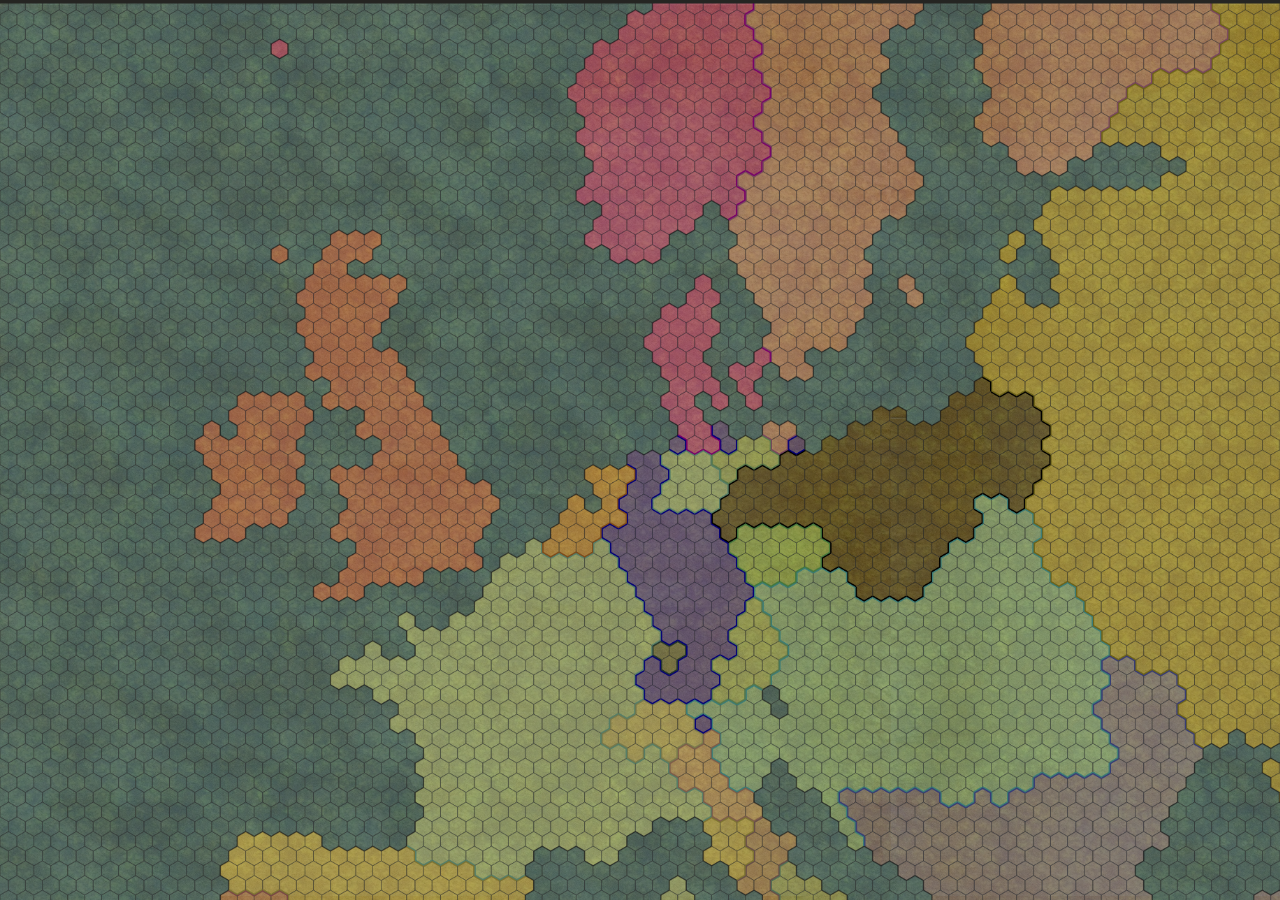
==== editor.html @ 08a150ed "Update editor.html" ====
<!DOCTYPE html>
<html lang="en">

<head>

    <meta charset="UTF-8">

    <meta
        name="viewport"
        content="width=device-width, initial-scale=1.0"
    >

    <title>Strategy Map Editor</title>

    <style>

        html,
        body {

            margin: 0;
            padding: 0;

            width: 100%;
            height: 100%;

            overflow: hidden;

            background: #252522;

        }


        #editorCanvas {

            position: absolute;

            left: 0;
            top: 0;

            width: 100%;
            height: 100%;

            display: block;

            cursor: default;

        }

    </style>

</head>


<body>

    <canvas id="editorCanvas"></canvas>


    <script
        type="module"
        src="js/editor.js"
    ></script>

</body>

</html>
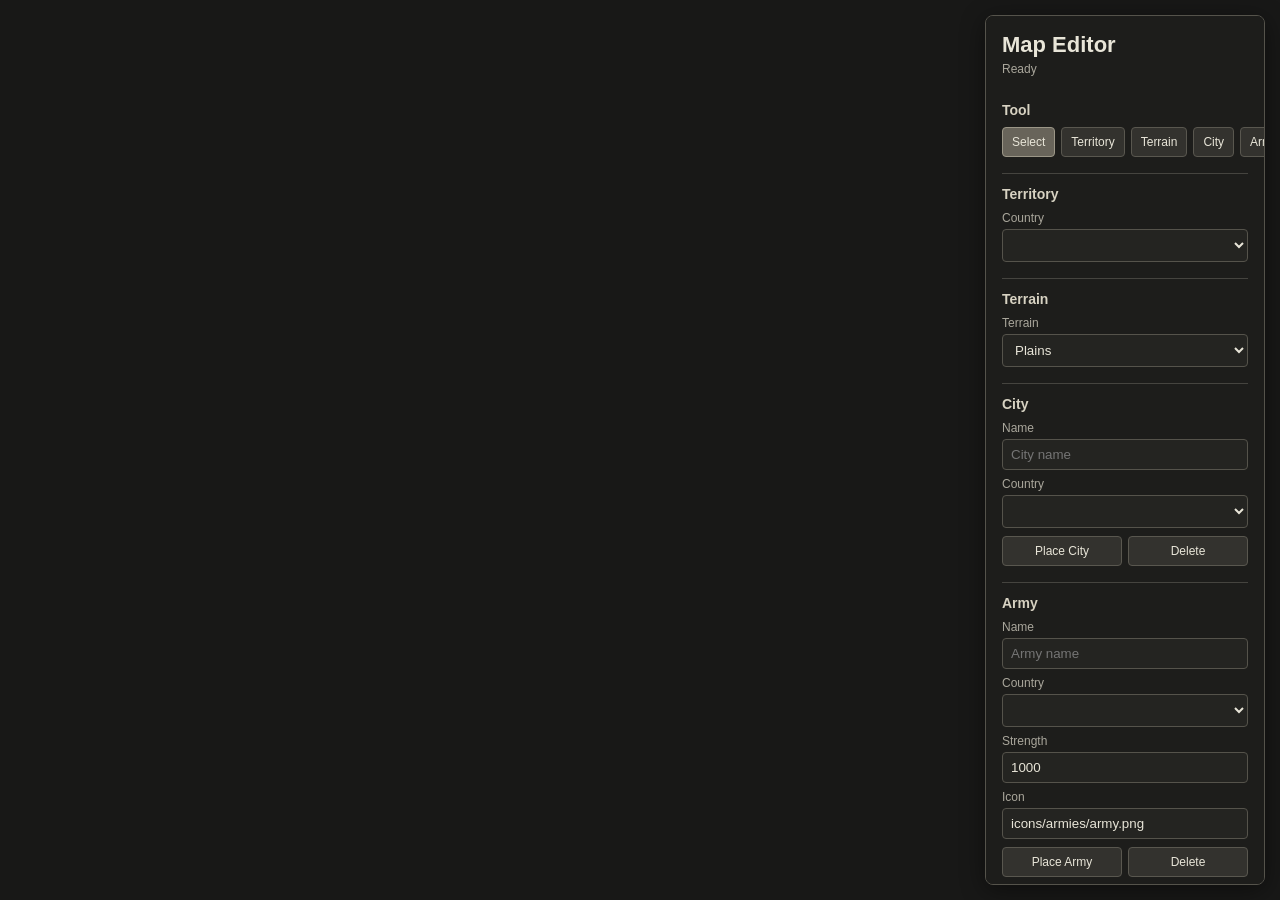
==== commit 0a24e4c9: "Update editor.html" ====
--- a/editor.html
+++ b/editor.html
@@ -12,54 +12,650 @@
 
     <title>Strategy Map Editor</title>
 
-    <style>
-
-        html,
-        body {
-
-            margin: 0;
-            padding: 0;
-
-            width: 100%;
-            height: 100%;
-
-            overflow: hidden;
-
-            background: #252522;
-
-        }
-
-
-        #editorCanvas {
-
-            position: absolute;
-
-            left: 0;
-            top: 0;
-
-            width: 100%;
-            height: 100%;
-
-            display: block;
-
-            cursor: default;
-
-        }
-
-    </style>
+    <link
+        rel="icon"
+        type="image/png"
+        href="favicon.png"
+    >
 
 </head>
 
 
 <body>
 
-    <canvas id="editorCanvas"></canvas>
-
-
-    <script
-        type="module"
-        src="js/editor.js"
-    ></script>
+
+<!-- ========================================================
+     MAP
+     ======================================================== -->
+
+<canvas id="editorCanvas"></canvas>
+
+
+<!-- ========================================================
+     EDITOR UI
+     ======================================================== -->
+
+<div id="editor-panel">
+
+
+    <!-- ====================================================
+         HEADER
+         ==================================================== -->
+
+    <div class="panel-header">
+
+        <h1>Map Editor</h1>
+
+        <div id="status">
+            Ready
+        </div>
+
+    </div>
+
+
+    <!-- ====================================================
+         TOOL MODE
+         ==================================================== -->
+
+    <section>
+
+        <h3>Tool</h3>
+
+        <div class="button-row">
+
+            <button
+                id="tool-select"
+                class="tool-button active"
+            >
+                Select
+            </button>
+
+            <button
+                id="tool-territory"
+                class="tool-button"
+            >
+                Territory
+            </button>
+
+            <button
+                id="tool-terrain"
+                class="tool-button"
+            >
+                Terrain
+            </button>
+
+            <button
+                id="tool-city"
+                class="tool-button"
+            >
+                City
+            </button>
+
+            <button
+                id="tool-army"
+                class="tool-button"
+            >
+                Army
+            </button>
+
+        </div>
+
+    </section>
+
+
+    <!-- ====================================================
+         TERRITORY
+         ==================================================== -->
+
+    <section id="territory-tools">
+
+        <h3>Territory</h3>
+
+        <label for="country-select">
+            Country
+        </label>
+
+        <select id="country-select"></select>
+
+    </section>
+
+
+    <!-- ====================================================
+         TERRAIN
+         ==================================================== -->
+
+    <section id="terrain-tools">
+
+        <h3>Terrain</h3>
+
+        <label for="terrain-select">
+            Terrain
+        </label>
+
+        <select id="terrain-select">
+
+            <option value="plains">
+                Plains
+            </option>
+
+            <option value="forest">
+                Forest
+            </option>
+
+            <option value="hills">
+                Hills
+            </option>
+
+            <option value="mountains">
+                Mountains
+            </option>
+
+            <option value="desert">
+                Desert
+            </option>
+
+            <option value="swamp">
+                Swamp
+            </option>
+
+        </select>
+
+    </section>
+
+
+    <!-- ====================================================
+         CITY
+         ==================================================== -->
+
+    <section id="city-tools">
+
+        <h3>City</h3>
+
+        <label for="city-name">
+            Name
+        </label>
+
+        <input
+            id="city-name"
+            type="text"
+            placeholder="City name"
+        >
+
+
+        <label for="city-country">
+            Country
+        </label>
+
+        <select id="city-country"></select>
+
+
+        <div class="button-row">
+
+            <button id="city-place">
+                Place City
+            </button>
+
+            <button id="city-delete">
+                Delete
+            </button>
+
+        </div>
+
+    </section>
+
+
+    <!-- ====================================================
+         ARMY
+         ==================================================== -->
+
+    <section id="army-tools">
+
+        <h3>Army</h3>
+
+        <label for="army-name">
+            Name
+        </label>
+
+        <input
+            id="army-name"
+            type="text"
+            placeholder="Army name"
+        >
+
+
+        <label for="army-country">
+            Country
+        </label>
+
+        <select id="army-country"></select>
+
+
+        <label for="army-strength">
+            Strength
+        </label>
+
+        <input
+            id="army-strength"
+            type="number"
+            min="0"
+            value="1000"
+        >
+
+
+        <label for="army-icon">
+            Icon
+        </label>
+
+        <input
+            id="army-icon"
+            type="text"
+            value="icons/armies/army.png"
+        >
+
+
+        <div class="button-row">
+
+            <button id="army-place">
+                Place Army
+            </button>
+
+            <button id="army-delete">
+                Delete
+            </button>
+
+        </div>
+
+    </section>
+
+
+    <!-- ====================================================
+         SELECTED TILE
+         ==================================================== -->
+
+    <section id="selection-panel">
+
+        <h3>Selected Tile</h3>
+
+        <div id="selected-tile">
+            None
+        </div>
+
+        <div id="selected-territory">
+            Territory: None
+        </div>
+
+        <div id="selected-terrain">
+            Terrain: None
+        </div>
+
+        <div id="selected-entity">
+            Entity: None
+        </div>
+
+    </section>
+
+
+    <!-- ====================================================
+         DOWNLOADS
+         ==================================================== -->
+
+    <section>
+
+        <h3>Export</h3>
+
+        <div class="download-list">
+
+            <button id="download-map">
+                Download map.json
+            </button>
+
+            <button id="download-terrain">
+                Download terrain.json
+            </button>
+
+            <button id="download-cities">
+                Download cities.json
+            </button>
+
+            <button id="download-armies">
+                Download armies.json
+            </button>
+
+        </div>
+
+    </section>
+
+
+</div>
+
+
+<!-- ========================================================
+     STYLE
+     ======================================================== -->
+
+<style>
+
+    * {
+        box-sizing: border-box;
+    }
+
+
+    html,
+    body {
+
+        margin: 0;
+
+        padding: 0;
+
+        width: 100%;
+
+        height: 100%;
+
+        overflow: hidden;
+
+        font-family:
+            Arial,
+            sans-serif;
+
+        background:
+            #181817;
+
+        color:
+            #e8e5d8;
+
+    }
+
+
+    #editorCanvas {
+
+        position: fixed;
+
+        inset: 0;
+
+        width: 100%;
+
+        height: 100%;
+
+        display: block;
+
+        cursor: default;
+
+    }
+
+
+    #editor-panel {
+
+        position: fixed;
+
+        top: 15px;
+
+        right: 15px;
+
+        width: 280px;
+
+        max-height: calc(100vh - 30px);
+
+        overflow-y: auto;
+
+        padding: 16px;
+
+        background:
+            rgba(30, 30, 28, 0.94);
+
+        border:
+            1px solid #55534b;
+
+        border-radius:
+            8px;
+
+        box-shadow:
+            0 5px 25px rgba(0,0,0,0.45);
+
+        z-index: 10;
+
+    }
+
+
+    .panel-header {
+
+        margin-bottom: 14px;
+
+    }
+
+
+    .panel-header h1 {
+
+        margin:
+            0 0 4px 0;
+
+        font-size:
+            22px;
+
+    }
+
+
+    #status {
+
+        font-size:
+            12px;
+
+        color:
+            #aaa79c;
+
+    }
+
+
+    section {
+
+        margin-top:
+            16px;
+
+        padding-top:
+            12px;
+
+        border-top:
+            1px solid #45443f;
+
+    }
+
+
+    section:first-of-type {
+
+        border-top:
+            none;
+
+        margin-top:
+            0;
+
+    }
+
+
+    h3 {
+
+        margin:
+            0 0 9px 0;
+
+        font-size:
+            14px;
+
+        color:
+            #d7d2c2;
+
+    }
+
+
+    label {
+
+        display:
+            block;
+
+        margin:
+            7px 0 4px 0;
+
+        font-size:
+            12px;
+
+        color:
+            #aaa79c;
+
+    }
+
+
+    select,
+    input {
+
+        width: 100%;
+
+        padding:
+            7px 8px;
+
+        border:
+            1px solid #55534b;
+
+        border-radius:
+            4px;
+
+        background:
+            #242421;
+
+        color:
+            #e8e5d8;
+
+        outline:
+            none;
+
+    }
+
+
+    select:focus,
+    input:focus {
+
+        border-color:
+            #888477;
+
+    }
+
+
+    button {
+
+        padding:
+            7px 9px;
+
+        border:
+            1px solid #59574f;
+
+        border-radius:
+            4px;
+
+        background:
+            #33322e;
+
+        color:
+            #e8e5d8;
+
+        cursor:
+            pointer;
+
+        font-size:
+            12px;
+
+    }
+
+
+    button:hover {
+
+        background:
+            #45433d;
+
+    }
+
+
+    button.active {
+
+        background:
+            #68645a;
+
+        border-color:
+            #9b9687;
+
+    }
+
+
+    .button-row {
+
+        display:
+            flex;
+
+        gap:
+            6px;
+
+        margin-top:
+            8px;
+
+    }
+
+
+    .button-row button {
+
+        flex:
+            1;
+
+    }
+
+
+    .download-list {
+
+        display:
+            flex;
+
+        flex-direction:
+            column;
+
+        gap:
+            6px;
+
+    }
+
+
+    .download-list button {
+
+        width:
+            100%;
+
+        text-align:
+            left;
+
+    }
+
+
+    #selected-tile,
+    #selected-territory,
+    #selected-terrain,
+    #selected-entity {
+
+        font-size:
+            12px;
+
+        margin:
+            4px 0;
+
+        color:
+            #bbb8ad;
+
+    }
+
+</style>
+
+
+<!-- ========================================================
+     SCRIPT
+     ======================================================== -->
+
+<script
+    type="module"
+    src="js/editor.js"
+></script>
+
 
 </body>
 
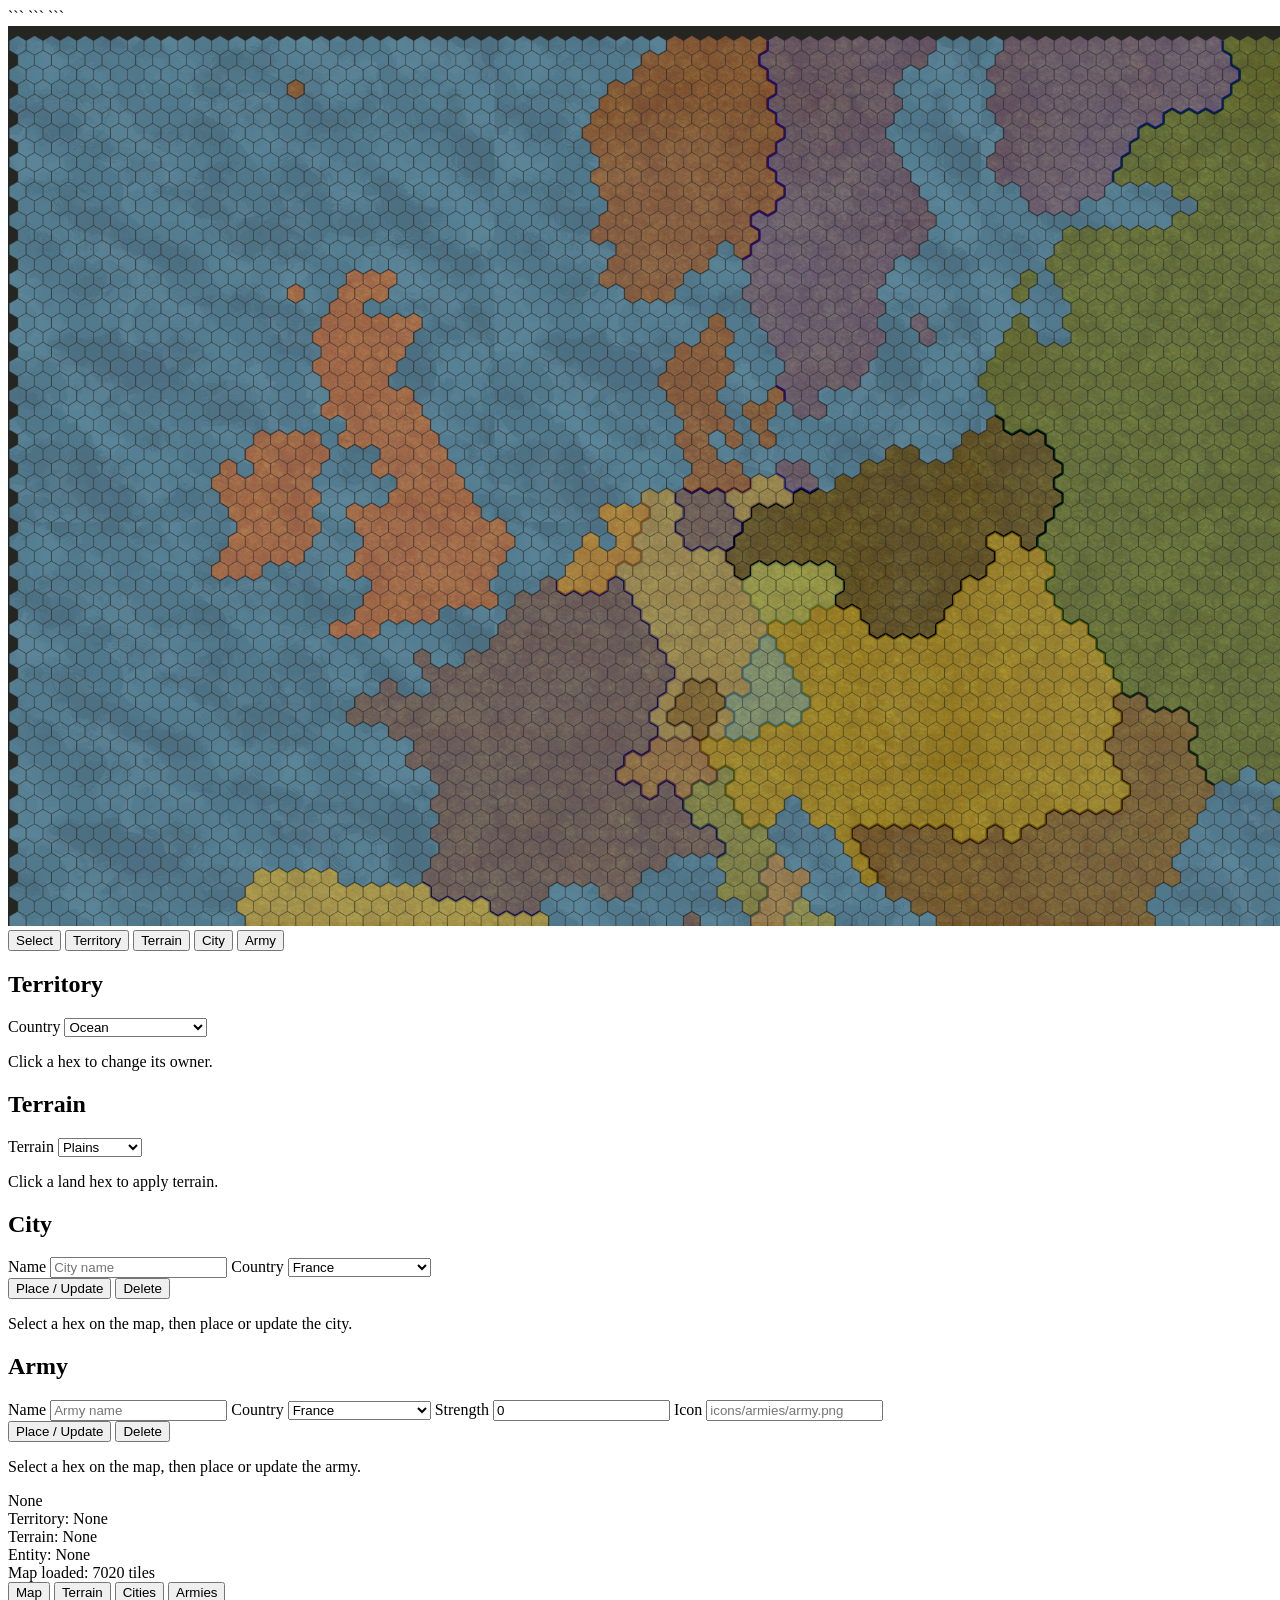
==== commit 4d1cd38e: "Update editor.html" ====
--- a/editor.html
+++ b/editor.html
@@ -1,115 +1,111 @@
 <!DOCTYPE html>
+
 <html lang="en">
 
 <head>
 
-    <meta charset="UTF-8">
-
-    <meta
-        name="viewport"
-        content="width=device-width, initial-scale=1.0"
-    >
-
-    <title>Strategy Map Editor</title>
-
-    <link
-        rel="icon"
-        type="image/png"
-        href="favicon.png"
-    >
+```
+<meta charset="UTF-8">
+
+<meta
+    name="viewport"
+    content="width=device-width, initial-scale=1.0"
+>
+
+<title>Strategy Map Editor</title>
+
+<link
+    rel="stylesheet"
+    href="editor.css"
+>
+
+<link
+    rel="icon"
+    type="image/png"
+    href="favicon.png"
+>
+```
 
 </head>
 
-
 <body>
 
-
-<!-- ========================================================
+```
+<!-- ======================================================
      MAP
-     ======================================================== -->
+     ====================================================== -->
 
 <canvas id="editorCanvas"></canvas>
 
 
-<!-- ========================================================
-     EDITOR UI
-     ======================================================== -->
+<!-- ======================================================
+     TOP TOOLBAR
+     ====================================================== -->
+
+<div id="toolbar">
+
+    <button
+        id="tool-select"
+        class="tool-button active"
+    >
+        Select
+    </button>
+
+
+    <button
+        id="tool-territory"
+        class="tool-button"
+    >
+        Territory
+    </button>
+
+
+    <button
+        id="tool-terrain"
+        class="tool-button"
+    >
+        Terrain
+    </button>
+
+
+    <button
+        id="tool-city"
+        class="tool-button"
+    >
+        City
+    </button>
+
+
+    <button
+        id="tool-army"
+        class="tool-button"
+    >
+        Army
+    </button>
+
+</div>
+
+
+<!-- ======================================================
+     EDITOR PANEL
+     
+     This starts hidden.
+     Only the currently selected tool opens it.
+     ====================================================== -->
 
 <div id="editor-panel">
 
 
-    <!-- ====================================================
-         HEADER
-         ==================================================== -->
-
-    <div class="panel-header">
-
-        <h1>Map Editor</h1>
-
-        <div id="status">
-            Ready
-        </div>
-
-    </div>
-
-
-    <!-- ====================================================
-         TOOL MODE
-         ==================================================== -->
-
-    <section>
-
-        <h3>Tool</h3>
-
-        <div class="button-row">
-
-            <button
-                id="tool-select"
-                class="tool-button active"
-            >
-                Select
-            </button>
-
-            <button
-                id="tool-territory"
-                class="tool-button"
-            >
-                Territory
-            </button>
-
-            <button
-                id="tool-terrain"
-                class="tool-button"
-            >
-                Terrain
-            </button>
-
-            <button
-                id="tool-city"
-                class="tool-button"
-            >
-                City
-            </button>
-
-            <button
-                id="tool-army"
-                class="tool-button"
-            >
-                Army
-            </button>
-
-        </div>
-
-    </section>
-
-
-    <!-- ====================================================
-         TERRITORY
-         ==================================================== -->
-
-    <section id="territory-tools">
-
-        <h3>Territory</h3>
+    <!-- ==================================================
+         TERRITORY PANEL
+         ================================================== -->
+
+    <div
+        id="territory-editor"
+        class="tool-panel"
+    >
+
+        <h2>Territory</h2>
 
         <label for="country-select">
             Country
@@ -117,16 +113,23 @@
 
         <select id="country-select"></select>
 
-    </section>
-
-
-    <!-- ====================================================
-         TERRAIN
-         ==================================================== -->
-
-    <section id="terrain-tools">
-
-        <h3>Terrain</h3>
+        <p class="hint">
+            Click a hex to change its owner.
+        </p>
+
+    </div>
+
+
+    <!-- ==================================================
+         TERRAIN PANEL
+         ================================================== -->
+
+    <div
+        id="terrain-editor"
+        class="tool-panel"
+    >
+
+        <h2>Terrain</h2>
 
         <label for="terrain-select">
             Terrain
@@ -160,16 +163,24 @@
 
         </select>
 
-    </section>
-
-
-    <!-- ====================================================
-         CITY
-         ==================================================== -->
-
-    <section id="city-tools">
-
-        <h3>City</h3>
+        <p class="hint">
+            Click a land hex to apply terrain.
+        </p>
+
+    </div>
+
+
+    <!-- ==================================================
+         CITY PANEL
+         ================================================== -->
+
+    <div
+        id="city-editor"
+        class="tool-panel"
+    >
+
+        <h2>City</h2>
+
 
         <label for="city-name">
             Name
@@ -189,28 +200,40 @@
         <select id="city-country"></select>
 
 
-        <div class="button-row">
+        <div class="panel-buttons">
 
             <button id="city-place">
-                Place City
+                Place / Update
             </button>
 
-            <button id="city-delete">
+            <button
+                id="city-delete"
+                class="danger"
+            >
                 Delete
             </button>
 
         </div>
 
-    </section>
-
-
-    <!-- ====================================================
-         ARMY
-         ==================================================== -->
-
-    <section id="army-tools">
-
-        <h3>Army</h3>
+
+        <p class="hint">
+            Select a hex on the map, then place or update the city.
+        </p>
+
+    </div>
+
+
+    <!-- ==================================================
+         ARMY PANEL
+         ================================================== -->
+
+    <div
+        id="army-editor"
+        class="tool-panel"
+    >
+
+        <h2>Army</h2>
+
 
         <label for="army-name">
             Name
@@ -238,7 +261,7 @@
             id="army-strength"
             type="number"
             min="0"
-            value="1000"
+            value="0"
         >
 
 
@@ -249,413 +272,104 @@
         <input
             id="army-icon"
             type="text"
-            value="icons/armies/army.png"
+            placeholder="icons/armies/army.png"
         >
 
 
-        <div class="button-row">
+        <div class="panel-buttons">
 
             <button id="army-place">
-                Place Army
+                Place / Update
             </button>
 
-            <button id="army-delete">
+            <button
+                id="army-delete"
+                class="danger"
+            >
                 Delete
             </button>
 
         </div>
 
-    </section>
-
-
-    <!-- ====================================================
-         SELECTED TILE
-         ==================================================== -->
-
-    <section id="selection-panel">
-
-        <h3>Selected Tile</h3>
-
-        <div id="selected-tile">
-            None
-        </div>
-
-        <div id="selected-territory">
-            Territory: None
-        </div>
-
-        <div id="selected-terrain">
-            Terrain: None
-        </div>
-
-        <div id="selected-entity">
-            Entity: None
-        </div>
-
-    </section>
-
-
-    <!-- ====================================================
-         DOWNLOADS
-         ==================================================== -->
-
-    <section>
-
-        <h3>Export</h3>
-
-        <div class="download-list">
-
-            <button id="download-map">
-                Download map.json
-            </button>
-
-            <button id="download-terrain">
-                Download terrain.json
-            </button>
-
-            <button id="download-cities">
-                Download cities.json
-            </button>
-
-            <button id="download-armies">
-                Download armies.json
-            </button>
-
-        </div>
-
-    </section>
-
-
-</div>
-
-
-<!-- ========================================================
-     STYLE
-     ======================================================== -->
-
-<style>
-
-    * {
-        box-sizing: border-box;
-    }
-
-
-    html,
-    body {
-
-        margin: 0;
-
-        padding: 0;
-
-        width: 100%;
-
-        height: 100%;
-
-        overflow: hidden;
-
-        font-family:
-            Arial,
-            sans-serif;
-
-        background:
-            #181817;
-
-        color:
-            #e8e5d8;
-
-    }
-
-
-    #editorCanvas {
-
-        position: fixed;
-
-        inset: 0;
-
-        width: 100%;
-
-        height: 100%;
-
-        display: block;
-
-        cursor: default;
-
-    }
-
-
-    #editor-panel {
-
-        position: fixed;
-
-        top: 15px;
-
-        right: 15px;
-
-        width: 280px;
-
-        max-height: calc(100vh - 30px);
-
-        overflow-y: auto;
-
-        padding: 16px;
-
-        background:
-            rgba(30, 30, 28, 0.94);
-
-        border:
-            1px solid #55534b;
-
-        border-radius:
-            8px;
-
-        box-shadow:
-            0 5px 25px rgba(0,0,0,0.45);
-
-        z-index: 10;
-
-    }
-
-
-    .panel-header {
-
-        margin-bottom: 14px;
-
-    }
-
-
-    .panel-header h1 {
-
-        margin:
-            0 0 4px 0;
-
-        font-size:
-            22px;
-
-    }
-
-
-    #status {
-
-        font-size:
-            12px;
-
-        color:
-            #aaa79c;
-
-    }
-
-
-    section {
-
-        margin-top:
-            16px;
-
-        padding-top:
-            12px;
-
-        border-top:
-            1px solid #45443f;
-
-    }
-
-
-    section:first-of-type {
-
-        border-top:
-            none;
-
-        margin-top:
-            0;
-
-    }
-
-
-    h3 {
-
-        margin:
-            0 0 9px 0;
-
-        font-size:
-            14px;
-
-        color:
-            #d7d2c2;
-
-    }
-
-
-    label {
-
-        display:
-            block;
-
-        margin:
-            7px 0 4px 0;
-
-        font-size:
-            12px;
-
-        color:
-            #aaa79c;
-
-    }
-
-
-    select,
-    input {
-
-        width: 100%;
-
-        padding:
-            7px 8px;
-
-        border:
-            1px solid #55534b;
-
-        border-radius:
-            4px;
-
-        background:
-            #242421;
-
-        color:
-            #e8e5d8;
-
-        outline:
-            none;
-
-    }
-
-
-    select:focus,
-    input:focus {
-
-        border-color:
-            #888477;
-
-    }
-
-
-    button {
-
-        padding:
-            7px 9px;
-
-        border:
-            1px solid #59574f;
-
-        border-radius:
-            4px;
-
-        background:
-            #33322e;
-
-        color:
-            #e8e5d8;
-
-        cursor:
-            pointer;
-
-        font-size:
-            12px;
-
-    }
-
-
-    button:hover {
-
-        background:
-            #45433d;
-
-    }
-
-
-    button.active {
-
-        background:
-            #68645a;
-
-        border-color:
-            #9b9687;
-
-    }
-
-
-    .button-row {
-
-        display:
-            flex;
-
-        gap:
-            6px;
-
-        margin-top:
-            8px;
-
-    }
-
-
-    .button-row button {
-
-        flex:
-            1;
-
-    }
-
-
-    .download-list {
-
-        display:
-            flex;
-
-        flex-direction:
-            column;
-
-        gap:
-            6px;
-
-    }
-
-
-    .download-list button {
-
-        width:
-            100%;
-
-        text-align:
-            left;
-
-    }
-
-
-    #selected-tile,
-    #selected-territory,
-    #selected-terrain,
-    #selected-entity {
-
-        font-size:
-            12px;
-
-        margin:
-            4px 0;
-
-        color:
-            #bbb8ad;
-
-    }
-
-</style>
-
-
-<!-- ========================================================
+
+        <p class="hint">
+            Select a hex on the map, then place or update the army.
+        </p>
+
+    </div>
+
+
+</div>
+
+
+<!-- ======================================================
+     SELECTION INFORMATION
+     ====================================================== -->
+
+<div id="selection-panel">
+
+    <div id="selected-tile">
+        Position: None
+    </div>
+
+    <div id="selected-territory">
+        Territory: None
+    </div>
+
+    <div id="selected-terrain">
+        Terrain: None
+    </div>
+
+    <div id="selected-entity">
+        Entity: None
+    </div>
+
+</div>
+
+
+<!-- ======================================================
+     STATUS
+     ====================================================== -->
+
+<div id="status">
+    Loading editor...
+</div>
+
+
+<!-- ======================================================
+     DOWNLOAD PANEL
+     ====================================================== -->
+
+<div id="download-panel">
+
+    <button id="download-map">
+        Map
+    </button>
+
+    <button id="download-terrain">
+        Terrain
+    </button>
+
+    <button id="download-cities">
+        Cities
+    </button>
+
+    <button id="download-armies">
+        Armies
+    </button>
+
+</div>
+
+
+<!-- ======================================================
      SCRIPT
-     ======================================================== -->
+     ====================================================== -->
 
 <script
     type="module"
     src="js/editor.js"
 ></script>
-
+```
 
 </body>
 
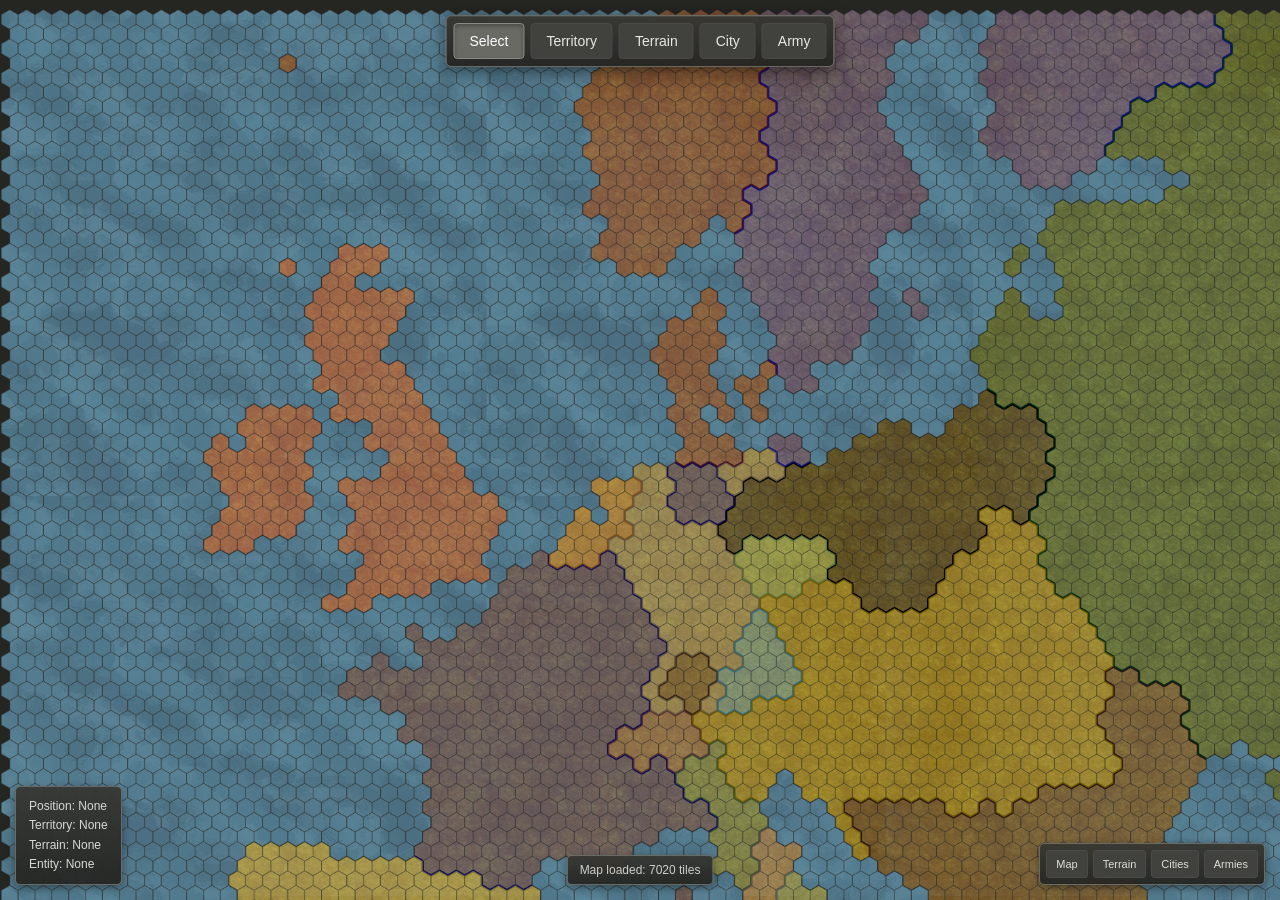
==== commit 1120c6ea: "Update editor.html" ====
--- a/editor.html
+++ b/editor.html
@@ -4,372 +4,357 @@
 
 <head>
 
-```
-<meta charset="UTF-8">
-
-<meta
-    name="viewport"
-    content="width=device-width, initial-scale=1.0"
->
-
-<title>Strategy Map Editor</title>
-
-<link
-    rel="stylesheet"
-    href="editor.css"
->
-
-<link
-    rel="icon"
-    type="image/png"
-    href="favicon.png"
->
-```
+    <meta charset="UTF-8">
+
+    <meta
+        name="viewport"
+        content="width=device-width, initial-scale=1.0"
+    >
+
+    <title>Strategy Map Editor</title>
+
+    <link
+        rel="stylesheet"
+        href="editor.css"
+    >
+
+    <link
+        rel="icon"
+        type="image/png"
+        href="favicon.png"
+    >
 
 </head>
 
 <body>
 
-```
-<!-- ======================================================
-     MAP
-     ====================================================== -->
-
-<canvas id="editorCanvas"></canvas>
-
-
-<!-- ======================================================
-     TOP TOOLBAR
-     ====================================================== -->
-
-<div id="toolbar">
-
-    <button
-        id="tool-select"
-        class="tool-button active"
-    >
-        Select
-    </button>
-
-
-    <button
-        id="tool-territory"
-        class="tool-button"
-    >
-        Territory
-    </button>
-
-
-    <button
-        id="tool-terrain"
-        class="tool-button"
-    >
-        Terrain
-    </button>
-
-
-    <button
-        id="tool-city"
-        class="tool-button"
-    >
-        City
-    </button>
-
-
-    <button
-        id="tool-army"
-        class="tool-button"
-    >
-        Army
-    </button>
-
-</div>
-
-
-<!-- ======================================================
-     EDITOR PANEL
-     
-     This starts hidden.
-     Only the currently selected tool opens it.
-     ====================================================== -->
-
-<div id="editor-panel">
-
-
-    <!-- ==================================================
-         TERRITORY PANEL
-         ================================================== -->
-
-    <div
-        id="territory-editor"
-        class="tool-panel"
-    >
-
-        <h2>Territory</h2>
-
-        <label for="country-select">
-            Country
-        </label>
-
-        <select id="country-select"></select>
-
-        <p class="hint">
-            Click a hex to change its owner.
-        </p>
-
-    </div>
-
-
-    <!-- ==================================================
-         TERRAIN PANEL
-         ================================================== -->
-
-    <div
-        id="terrain-editor"
-        class="tool-panel"
-    >
-
-        <h2>Terrain</h2>
-
-        <label for="terrain-select">
+    <!-- ======================================================
+         MAP
+         ====================================================== -->
+
+    <canvas id="editorCanvas"></canvas>
+
+
+    <!-- ======================================================
+         TOP TOOLBAR
+         ====================================================== -->
+
+    <div id="toolbar">
+
+        <button
+            id="tool-select"
+            class="tool-button active"
+        >
+            Select
+        </button>
+
+
+        <button
+            id="tool-territory"
+            class="tool-button"
+        >
+            Territory
+        </button>
+
+
+        <button
+            id="tool-terrain"
+            class="tool-button"
+        >
             Terrain
-        </label>
-
-        <select id="terrain-select">
-
-            <option value="plains">
-                Plains
-            </option>
-
-            <option value="forest">
-                Forest
-            </option>
-
-            <option value="hills">
-                Hills
-            </option>
-
-            <option value="mountains">
-                Mountains
-            </option>
-
-            <option value="desert">
-                Desert
-            </option>
-
-            <option value="swamp">
-                Swamp
-            </option>
-
-        </select>
-
-        <p class="hint">
-            Click a land hex to apply terrain.
-        </p>
-
-    </div>
-
-
-    <!-- ==================================================
-         CITY PANEL
-         ================================================== -->
-
-    <div
-        id="city-editor"
-        class="tool-panel"
-    >
-
-        <h2>City</h2>
-
-
-        <label for="city-name">
-            Name
-        </label>
-
-        <input
-            id="city-name"
-            type="text"
-            placeholder="City name"
-        >
-
-
-        <label for="city-country">
-            Country
-        </label>
-
-        <select id="city-country"></select>
-
-
-        <div class="panel-buttons">
-
-            <button id="city-place">
-                Place / Update
-            </button>
-
-            <button
-                id="city-delete"
-                class="danger"
+        </button>
+
+
+        <button
+            id="tool-city"
+            class="tool-button"
+        >
+            City
+        </button>
+
+
+        <button
+            id="tool-army"
+            class="tool-button"
+        >
+            Army
+        </button>
+
+    </div>
+
+
+    <!-- ======================================================
+         EDITOR PANEL
+         
+         This starts hidden.
+         Only the currently selected tool opens it.
+         ====================================================== -->
+
+    <div id="editor-panel">
+
+
+        <!-- ==================================================
+             TERRITORY PANEL
+             ================================================== -->
+
+        <div
+            id="territory-editor"
+            class="tool-panel"
+        >
+
+            <h2>Territory</h2>
+
+            <label for="country-select">
+                Country
+            </label>
+
+            <select id="country-select"></select>
+
+            <p class="hint">
+                Click a hex to change its owner.
+            </p>
+
+        </div>
+
+
+        <!-- ==================================================
+             TERRAIN PANEL
+             ================================================== -->
+
+        <div
+            id="terrain-editor"
+            class="tool-panel"
+        >
+
+            <h2>Terrain</h2>
+
+            <label for="terrain-select">
+                Terrain
+            </label>
+
+            <select id="terrain-select">
+
+                <option value="plains">
+                    Plains
+                </option>
+
+                <option value="forest">
+                    Forest
+                </option>
+
+                <option value="hills">
+                    Hills
+                </option>
+
+                <option value="mountains">
+                    Mountains
+                </option>
+
+                <option value="desert">
+                    Desert
+                </option>
+
+                <option value="swamp">
+                    Swamp
+                </option>
+
+            </select>
+
+            <p class="hint">
+                Click a land hex to apply terrain.
+            </p>
+
+        </div>
+
+
+        <!-- ==================================================
+             CITY PANEL
+             ================================================== -->
+
+        <div
+            id="city-editor"
+            class="tool-panel"
+        >
+
+            <h2>City</h2>
+
+
+            <label for="city-name">
+                Name
+            </label>
+
+            <input
+                id="city-name"
+                type="text"
+                placeholder="City name"
             >
-                Delete
-            </button>
-
-        </div>
-
-
-        <p class="hint">
-            Select a hex on the map, then place or update the city.
-        </p>
-
-    </div>
-
-
-    <!-- ==================================================
-         ARMY PANEL
-         ================================================== -->
-
-    <div
-        id="army-editor"
-        class="tool-panel"
-    >
-
-        <h2>Army</h2>
-
-
-        <label for="army-name">
-            Name
-        </label>
-
-        <input
-            id="army-name"
-            type="text"
-            placeholder="Army name"
-        >
-
-
-        <label for="army-country">
-            Country
-        </label>
-
-        <select id="army-country"></select>
-
-
-        <label for="army-strength">
-            Strength
-        </label>
-
-        <input
-            id="army-strength"
-            type="number"
-            min="0"
-            value="0"
-        >
-
-
-        <label for="army-icon">
-            Icon
-        </label>
-
-        <input
-            id="army-icon"
-            type="text"
-            placeholder="icons/armies/army.png"
-        >
-
-
-        <div class="panel-buttons">
-
-            <button id="army-place">
-                Place / Update
-            </button>
-
-            <button
-                id="army-delete"
-                class="danger"
+
+
+            <label for="city-country">
+                Country
+            </label>
+
+            <select id="city-country"></select>
+
+
+            <div class="panel-buttons">
+
+                <button id="city-place">
+                    Place / Update
+                </button>
+
+                <button
+                    id="city-delete"
+                    class="danger"
+                >
+                    Delete
+                </button>
+
+            </div>
+
+
+            <p class="hint">
+                Select a hex on the map, then place or update the city.
+            </p>
+
+        </div>
+
+
+        <!-- ==================================================
+             ARMY PANEL
+             ================================================== -->
+
+        <div
+            id="army-editor"
+            class="tool-panel"
+        >
+
+            <h2>Army</h2>
+
+
+            <label for="army-name">
+                Name
+            </label>
+
+            <input
+                id="army-name"
+                type="text"
+                placeholder="Army name"
             >
-                Delete
-            </button>
-
-        </div>
-
-
-        <p class="hint">
-            Select a hex on the map, then place or update the army.
-        </p>
-
-    </div>
-
-
-</div>
-
-
-<!-- ======================================================
-     SELECTION INFORMATION
-     ====================================================== -->
-
-<div id="selection-panel">
-
-    <div id="selected-tile">
-        Position: None
-    </div>
-
-    <div id="selected-territory">
-        Territory: None
-    </div>
-
-    <div id="selected-terrain">
-        Terrain: None
-    </div>
-
-    <div id="selected-entity">
-        Entity: None
-    </div>
-
-</div>
-
-
-<!-- ======================================================
-     STATUS
-     ====================================================== -->
-
-<div id="status">
-    Loading editor...
-</div>
-
-
-<!-- ======================================================
-     DOWNLOAD PANEL
-     ====================================================== -->
-
-<div id="download-panel">
-
-    <button id="download-map">
-        Map
-    </button>
-
-    <button id="download-terrain">
-        Terrain
-    </button>
-
-    <button id="download-cities">
-        Cities
-    </button>
-
-    <button id="download-armies">
-        Armies
-    </button>
-
-</div>
-
-
-<!-- ======================================================
-     SCRIPT
-     ====================================================== -->
-
-<script
-    type="module"
-    src="js/editor.js"
-></script>
-```
+
+
+            <label for="army-country">
+                Country
+            </label>
+
+            <select id="army-country"></select>
+
+
+            <label for="army-strength">
+                Strength
+            </label>
+
+            <input
+                id="army-strength"
+                type="number"
+                min="0"
+                value="0"
+            >
+
+
+            <div class="panel-buttons">
+
+                <button id="army-place">
+                    Place / Update
+                </button>
+
+                <button
+                    id="army-delete"
+                    class="danger"
+                >
+                    Delete
+                </button>
+
+            </div>
+
+
+            <p class="hint">
+                Select a hex on the map, then place or update the army.
+            </p>
+
+        </div>
+
+
+    </div>
+
+
+    <!-- ======================================================
+         SELECTION INFORMATION
+         ====================================================== -->
+
+    <div id="selection-panel">
+
+        <div id="selected-tile">
+            Position: None
+        </div>
+
+        <div id="selected-territory">
+            Territory: None
+        </div>
+
+        <div id="selected-terrain">
+            Terrain: None
+        </div>
+
+        <div id="selected-entity">
+            Entity: None
+        </div>
+
+    </div>
+
+
+    <!-- ======================================================
+         STATUS
+         ====================================================== -->
+
+    <div id="status">
+        Loading editor...
+    </div>
+
+
+    <!-- ======================================================
+         DOWNLOAD PANEL
+         ====================================================== -->
+
+    <div id="download-panel">
+
+        <button id="download-map">
+            Map
+        </button>
+
+        <button id="download-terrain">
+            Terrain
+        </button>
+
+        <button id="download-cities">
+            Cities
+        </button>
+
+        <button id="download-armies">
+            Armies
+        </button>
+
+    </div>
+
+
+    <!-- ======================================================
+         SCRIPT
+         ====================================================== -->
+
+    <script
+        type="module"
+        src="js/editor.js"
+    ></script>
 
 </body>
 
--- a/editor.css
+++ b/editor.css
@@ -0,0 +1,584 @@
+/* ============================================================
+   EDITOR.CSS
+   ============================================================ */
+
+html,
+body {
+    margin: 0;
+    padding: 0;
+
+    width: 100%;
+    height: 100%;
+
+    overflow: hidden;
+
+    background: #1a1a18;
+
+    font-family:
+        Arial,
+        Helvetica,
+        sans-serif;
+}
+
+
+/* ============================================================
+   MAP
+   ============================================================ */
+
+#editorCanvas {
+    position: fixed;
+
+    left: 0;
+    top: 0;
+
+    width: 100%;
+    height: 100%;
+
+    display: block;
+
+    cursor: default;
+}
+
+
+/* ============================================================
+   TOP TOOLBAR
+   ============================================================ */
+
+#toolbar {
+    position: fixed;
+
+    top: 15px;
+    left: 50%;
+
+    transform: translateX(-50%);
+
+    display: flex;
+
+    gap: 6px;
+
+    padding: 7px;
+
+    background:
+        linear-gradient(
+            180deg,
+            rgba(55, 55, 50, 0.97) 0%,
+            rgba(37, 37, 34, 0.97) 100%
+        );
+
+    border:
+        1px solid #6a6a64;
+
+    border-radius: 6px;
+
+    box-shadow:
+        0 4px 18px
+        rgba(0, 0, 0, 0.5),
+        inset 0 1px 0
+        rgba(255, 255, 255, 0.08);
+
+    z-index: 20;
+}
+
+
+/* ============================================================
+   TOOL BUTTONS
+   ============================================================ */
+
+.tool-button {
+    border: 1px solid #4a4a46;
+
+    border-radius: 4px;
+
+    padding:
+        9px 15px;
+
+    background:
+        #41413d;
+
+    color:
+        #e8e8e3;
+
+    font-size: 14px;
+
+    cursor: pointer;
+
+    transition:
+        background 0.12s ease,
+        transform 0.08s ease,
+        border-color 0.12s ease;
+}
+
+.tool-button:hover {
+    background:
+        #555550;
+
+    border-color:
+        #6a6a64;
+}
+
+.tool-button:active {
+    transform:
+        translateY(1px);
+}
+
+.tool-button.active {
+    background:
+        #6a6a64;
+
+    border-color:
+        #8a8a84;
+
+    color:
+        white;
+
+    box-shadow:
+        inset 0 2px 4px
+        rgba(0, 0, 0, 0.3);
+}
+
+
+/* ============================================================
+   EDITOR PANEL
+   ============================================================ */
+
+#editor-panel {
+    position: fixed;
+
+    top: 70px;
+    right: 18px;
+
+    width: 250px;
+
+    z-index: 20;
+
+    pointer-events: none;
+}
+
+
+/* ============================================================
+   TOOL PANELS
+   ============================================================ */
+
+.tool-panel {
+    display: none;
+
+    pointer-events: auto;
+
+    box-sizing: border-box;
+
+    width: 100%;
+
+    padding: 18px;
+
+    background:
+        linear-gradient(
+            180deg,
+            rgba(55, 55, 50, 0.97) 0%,
+            rgba(37, 37, 34, 0.97) 100%
+        );
+
+    border:
+        1px solid #6a6a64;
+
+    border-radius: 6px;
+
+    box-shadow:
+        0 5px 22px
+        rgba(0, 0, 0, 0.5),
+        inset 0 1px 0
+        rgba(255, 255, 255, 0.08);
+
+    color:
+        #e8e8e3;
+}
+
+.tool-panel.active {
+    display: block;
+}
+
+
+/* ============================================================
+   PANEL HEADINGS
+   ============================================================ */
+
+.tool-panel h2 {
+    margin:
+        0 0 15px 0;
+
+    font-size: 18px;
+
+    font-weight: 600;
+
+    letter-spacing:
+        0.3px;
+
+    color:
+        #f0f0ea;
+}
+
+
+/* ============================================================
+   LABELS
+   ============================================================ */
+
+.tool-panel label {
+    display: block;
+
+    margin:
+        11px 0 5px 0;
+
+    font-size: 13px;
+
+    color:
+        #c8c8c2;
+}
+
+
+/* ============================================================
+   INPUTS / SELECTS
+   ============================================================ */
+
+.tool-panel input,
+.tool-panel select {
+    box-sizing: border-box;
+
+    width: 100%;
+
+    padding:
+        8px 9px;
+
+    border:
+        1px solid #666660;
+
+    border-radius: 4px;
+
+    background:
+        #30302d;
+
+    color:
+        #eeeeea;
+
+    font-size: 14px;
+
+    outline: none;
+
+    transition:
+        border-color 0.12s ease;
+}
+
+.tool-panel input:focus,
+.tool-panel select:focus {
+    border-color:
+        #999991;
+}
+
+
+/* ============================================================
+   HINT
+   ============================================================ */
+
+.hint {
+    margin:
+        13px 0 0 0;
+
+    color:
+        #999992;
+
+    font-size: 12px;
+
+    line-height: 1.45;
+}
+
+
+/* ============================================================
+   PANEL BUTTONS
+   ============================================================ */
+
+.panel-buttons {
+    display: flex;
+
+    gap: 7px;
+
+    margin-top: 15px;
+}
+
+.panel-buttons button {
+    flex: 1;
+
+    border: 1px solid #5a5a56;
+
+    border-radius: 4px;
+
+    padding:
+        8px 6px;
+
+    background:
+        #555550;
+
+    color:
+        #eeeeea;
+
+    cursor: pointer;
+
+    font-size: 13px;
+
+    transition:
+        background 0.12s ease,
+        border-color 0.12s ease;
+}
+
+.panel-buttons button:hover {
+    background:
+        #696963;
+
+    border-color:
+        #7a7a74;
+}
+
+.panel-buttons .danger {
+    background:
+        #593a3a;
+
+    border-color:
+        #704747;
+}
+
+.panel-buttons .danger:hover {
+    background:
+        #704747;
+
+    border-color:
+        #865555;
+}
+
+
+/* ============================================================
+   SELECTION PANEL
+   ============================================================ */
+
+#selection-panel {
+    position: fixed;
+
+    left: 15px;
+    bottom: 15px;
+
+    z-index: 20;
+
+    padding:
+        10px 13px;
+
+    background:
+        linear-gradient(
+            180deg,
+            rgba(55, 55, 50, 0.95) 0%,
+            rgba(37, 37, 34, 0.95) 100%
+        );
+
+    border:
+        1px solid #6a6a64;
+
+    border-radius: 5px;
+
+    color:
+        #d9d9d4;
+
+    font-size: 12px;
+
+    line-height: 1.6;
+
+    pointer-events: none;
+
+    box-shadow:
+        0 3px 10px
+        rgba(0, 0, 0, 0.4);
+}
+
+
+/* ============================================================
+   STATUS
+   ============================================================ */
+
+#status {
+    position: fixed;
+
+    left: 50%;
+    bottom: 15px;
+
+    transform:
+        translateX(-50%);
+
+    z-index: 20;
+
+    padding:
+        7px 12px;
+
+    background:
+        linear-gradient(
+            180deg,
+            rgba(55, 55, 50, 0.95) 0%,
+            rgba(37, 37, 34, 0.95) 100%
+        );
+
+    border:
+        1px solid #6a6a64;
+
+    border-radius: 5px;
+
+    color:
+        #cfcfc9;
+
+    font-size: 12px;
+
+    pointer-events: none;
+
+    white-space: nowrap;
+
+    box-shadow:
+        0 3px 10px
+        rgba(0, 0, 0, 0.4);
+}
+
+
+/* ============================================================
+   DOWNLOAD PANEL
+   ============================================================ */
+
+#download-panel {
+    position: fixed;
+
+    right: 15px;
+    bottom: 15px;
+
+    z-index: 20;
+
+    display: flex;
+
+    gap: 5px;
+
+    padding: 6px;
+
+    background:
+        linear-gradient(
+            180deg,
+            rgba(55, 55, 50, 0.95) 0%,
+            rgba(37, 37, 34, 0.95) 100%
+        );
+
+    border:
+        1px solid #6a6a64;
+
+    border-radius: 5px;
+
+    box-shadow:
+        0 3px 10px
+        rgba(0, 0, 0, 0.4);
+}
+
+#download-panel button {
+    border: 1px solid #4a4a46;
+
+    border-radius: 3px;
+
+    padding:
+        7px 9px;
+
+    background:
+        #41413d;
+
+    color:
+        #ddddda;
+
+    font-size: 11px;
+
+    cursor: pointer;
+
+    transition:
+        background 0.12s ease,
+        border-color 0.12s ease;
+}
+
+#download-panel button:hover {
+    background:
+        #555550;
+
+    border-color:
+        #6a6a64;
+}
+
+
+/* ============================================================
+   TOOL PANEL ANIMATION
+   ============================================================ */
+
+.tool-panel {
+    animation:
+        panelAppear 0.12s ease-out;
+}
+
+@keyframes panelAppear {
+    from {
+        opacity: 0;
+
+        transform:
+            translateY(-5px);
+    }
+
+    to {
+        opacity: 1;
+
+        transform:
+            translateY(0);
+    }
+}
+
+
+/* ============================================================
+   SMALL SCREENS
+   ============================================================ */
+
+@media (max-width: 700px) {
+    #toolbar {
+        max-width:
+            calc(100% - 20px);
+
+        overflow-x: auto;
+    }
+
+    .tool-button {
+        white-space:
+            nowrap;
+
+        padding:
+            8px 11px;
+    }
+
+    #editor-panel {
+        right: 10px;
+        left: 10px;
+
+        width: auto;
+    }
+
+    #download-panel {
+        display: none;
+    }
+
+    #selection-panel {
+        left: 10px;
+        bottom: 10px;
+
+        max-width:
+            calc(100% - 20px);
+    }
+
+    #status {
+        max-width:
+            50%;
+
+        overflow:
+            hidden;
+
+        text-overflow:
+            ellipsis;
+    }
+}
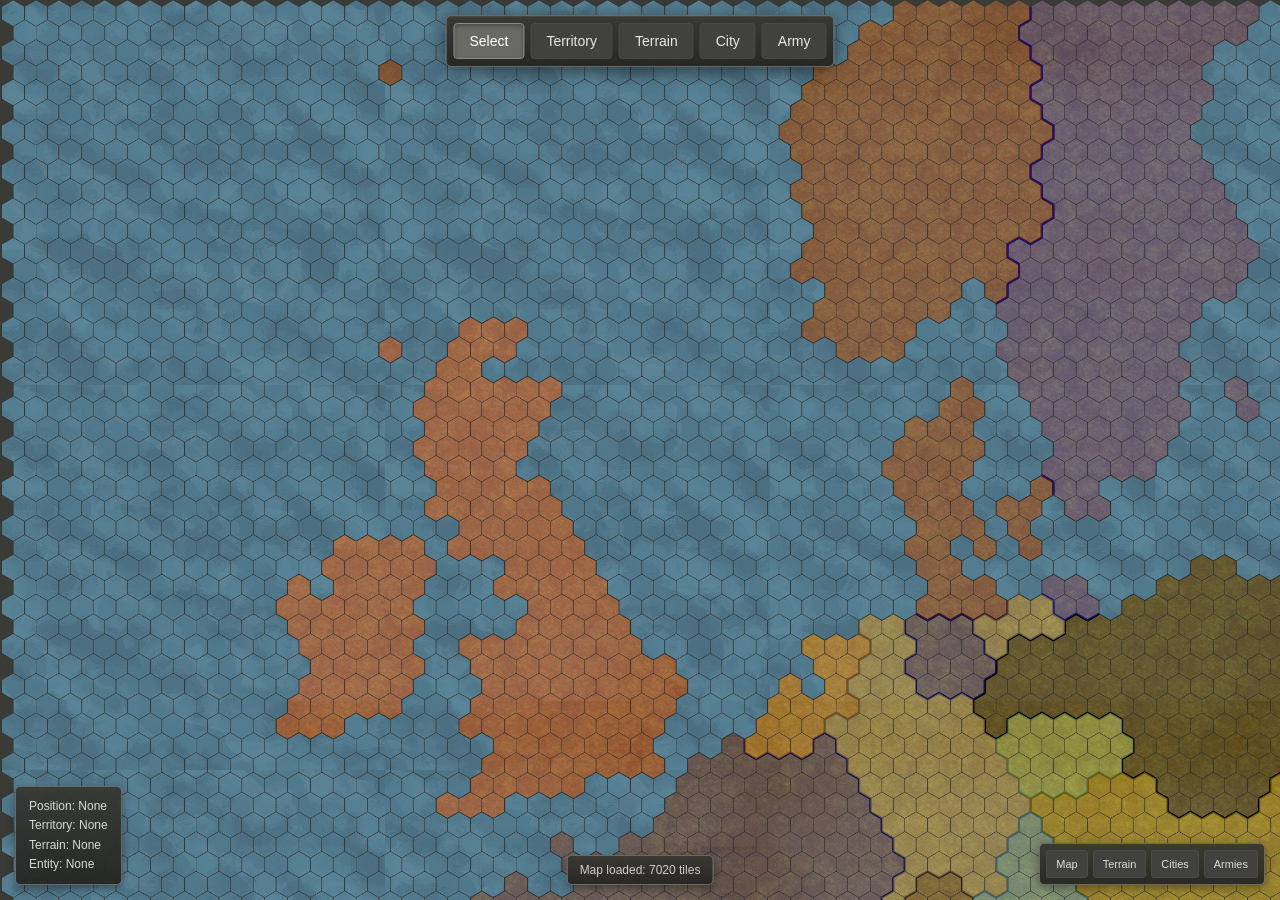
==== commit 13c39d47: "Update editor.html" ====
--- a/editor.html
+++ b/editor.html
@@ -251,15 +251,96 @@
 
 
             <label for="army-strength">
-                Strength
+                Strength (men)
             </label>
 
             <input
                 id="army-strength"
                 type="number"
                 min="0"
+                step="25000"
                 value="0"
             >
+
+
+            <!-- ==============================================
+                 MANPOWER DISPLAY
+                 ============================================== -->
+
+            <div class="manpower-section">
+
+                <label>
+                    Manpower
+                </label>
+
+                <div
+                    id="army-manpower"
+                    class="manpower-icons"
+                >
+
+                    <span
+                        class="soldier-icon"
+                        data-index="0"
+                    >
+                        <svg
+                            viewBox="0 0 24 24"
+                            xmlns="http://www.w3.org/2000/svg"
+                        >
+                            <path
+                                d="M12 2C13.1 2 14 2.9 14 4C14 5.1 13.1 6 12 6C10.9 6 10 5.1 10 4C10 2.9 10.9 2 12 2ZM6 8L7 10L9 8L9 15L11 15L11 22L13 22L13 15L15 15L15 8L17 10L18 8L12 5L6 8Z"
+                                fill="currentColor"
+                            />
+                        </svg>
+                    </span>
+
+                    <span
+                        class="soldier-icon"
+                        data-index="1"
+                    >
+                        <svg
+                            viewBox="0 0 24 24"
+                            xmlns="http://www.w3.org/2000/svg"
+                        >
+                            <path
+                                d="M12 2C13.1 2 14 2.9 14 4C14 5.1 13.1 6 12 6C10.9 6 10 5.1 10 4C10 2.9 10.9 2 12 2ZM6 8L7 10L9 8L9 15L11 15L11 22L13 22L13 15L15 15L15 8L17 10L18 8L12 5L6 8Z"
+                                fill="currentColor"
+                            />
+                        </svg>
+                    </span>
+
+                    <span
+                        class="soldier-icon"
+                        data-index="2"
+                    >
+                        <svg
+                            viewBox="0 0 24 24"
+                            xmlns="http://www.w3.org/2000/svg"
+                        >
+                            <path
+                                d="M12 2C13.1 2 14 2.9 14 4C14 5.1 13.1 6 12 6C10.9 6 10 5.1 10 4C10 2.9 10.9 2 12 2ZM6 8L7 10L9 8L9 15L11 15L11 22L13 22L13 15L15 15L15 8L17 10L18 8L12 5L6 8Z"
+                                fill="currentColor"
+                            />
+                        </svg>
+                    </span>
+
+                    <span
+                        class="soldier-icon"
+                        data-index="3"
+                    >
+                        <svg
+                            viewBox="0 0 24 24"
+                            xmlns="http://www.w3.org/2000/svg"
+                        >
+                            <path
+                                d="M12 2C13.1 2 14 2.9 14 4C14 5.1 13.1 6 12 6C10.9 6 10 5.1 10 4C10 2.9 10.9 2 12 2ZM6 8L7 10L9 8L9 15L11 15L11 22L13 22L13 15L15 15L15 8L17 10L18 8L12 5L6 8Z"
+                                fill="currentColor"
+                            />
+                        </svg>
+                    </span>
+
+                </div>
+
+            </div>
 
 
             <div class="panel-buttons">
